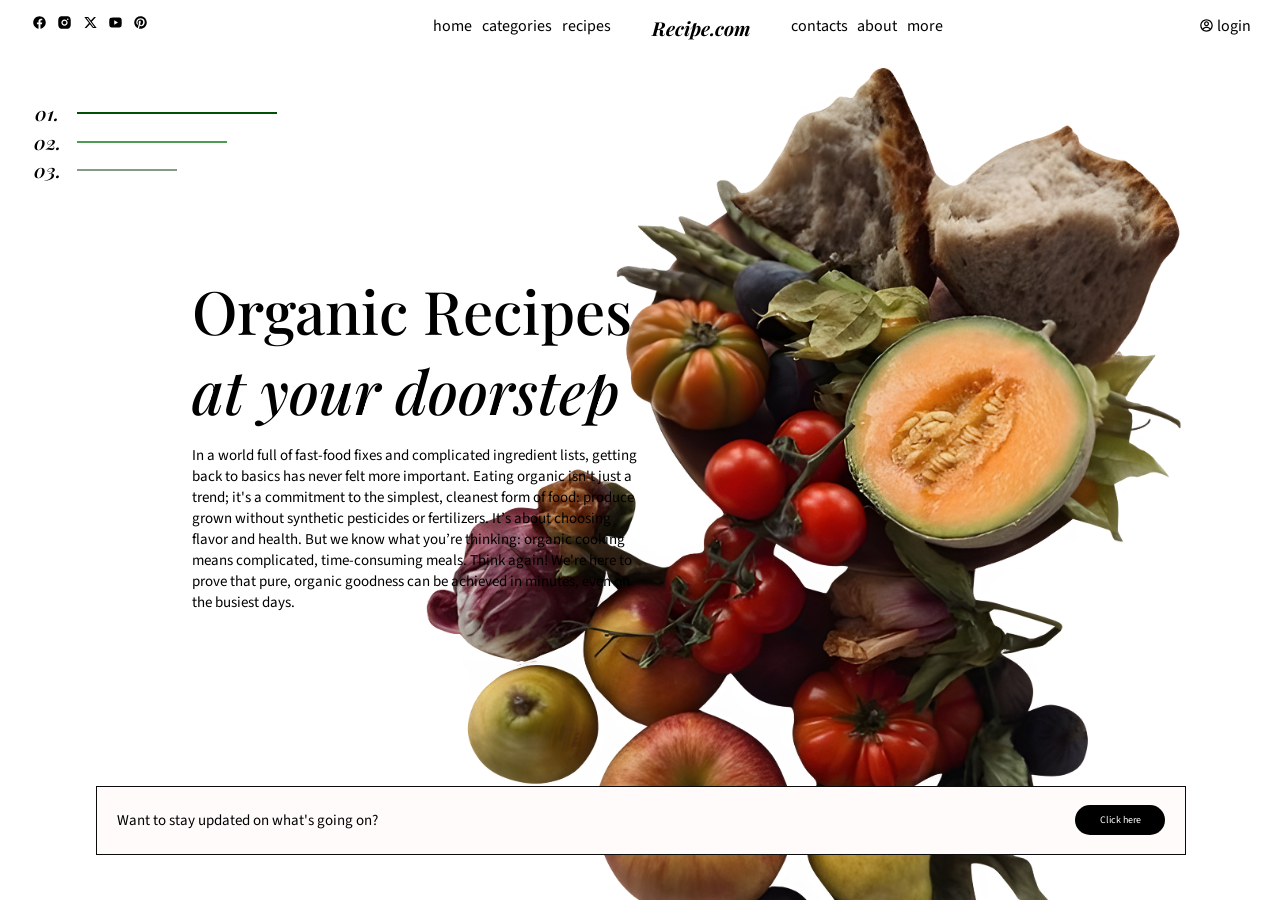
==== index.html @ 9ee254a9 "1" ====
<!DOCTYPE html>
<html lang="en">
<head>
    <meta charset="UTF-8">
    <meta name="viewport" content="width=device-width, initial-scale=1.0">
    <title>Document</title>
    <link rel="preconnect" href="https://fonts.googleapis.com">
    <link rel="preconnect" href="https://fonts.gstatic.com" crossorigin>
    <link href="https://fonts.googleapis.com/css2?family=Playfair+Display:ital,wght@0,400..900;1,400..900&family=Source+Sans+3:ital,wght@0,200..900;1,200..900&display=swap" rel="stylesheet">
    <link rel="stylesheet" href="style.css">
</head>
<body>
    <div class="blog-menu">
        <div class="blog-icons">
            <img src="./imgs/facebook.svg" alt="">
            <img src="./imgs/instagram.svg" alt="">
            <img src="./imgs/x.svg" alt="">
            <img src="./imgs/youtube.svg" alt="">
            <img src="./imgs/pinterest.svg" alt="">
        </div>
        <div class="blog-nav">
            <p class="itm">home</p>
            <p class="itm">categories</p>
            <p class="itm">recipes</p>
            <p class="itm2">Recipe.com</p>
            <p class="itm">contacts</p>
            <p class="itm">about</p>
            <p class="itm">more</p>
        </div>
        <div class="blog-login">
            <img src="./imgs/login.svg" alt="">
            <p>login</p>
        </div>
    </div>
    <div class="onetwothree">
        <div class="indionetwothree">
            <p>01.</p>
            <div class = "line123"></div>
        </div>
        <div class="indionetwothree">
            <p>02.</p>
            <div class = "line123" id="two"></div>
        </div>
        <div class="indionetwothree">
            <p>03.</p>
            <div class = "line123" id="three"></div>
        </div>
    </div>
    <div class="organic-recipes"></div>
    <div class="fruits">
        <img src="./imgs/fruits.png" alt="">
    </div>
    <div class="blog-txt">
        <div class="blog-hero">
            <p>Organic Recipes <br><span>at your doorstep</span></p>
        </div>
        <div class="blog-desc">
            <p>In a world full of fast-food fixes and complicated ingredient lists, getting back to basics has never felt more important. Eating organic isn't just a trend; it's a commitment to the simplest, cleanest form of food: produce grown without synthetic pesticides or fertilizers. It’s about choosing flavor and health. But we know what you’re thinking: organic cooking means complicated, time-consuming meals. Think again! We're here to prove that pure, organic goodness can be achieved in minutes, even on the busiest days.</p>
        </div>
    </div>
    <div class="blog-footer">
        <div class="blog-fleft">
            <p>Want to stay updated on what's going on?</p>
        </div>
        <div class="blog-fright">
            <p>Click here</p>
        </div>
    </div>
</body>
</html>
---- style.css ----
body {
    overflow: hidden;
}


.blog-menu {
    position: absolute;
    left: 50%;
    transform: translateX(-50%);
    top: 15px;
    display: grid;
    grid-template-columns: 10% 40% 4%;
    column-gap: 23%;
    width: 95vw;
}
.blog-icons {
    display: grid;
    grid-template-columns: auto auto auto auto auto;
    column-gap: 5px;
}
.blog-icons img {
    height: 15px;
}
.blog-nav {
    display: grid;
    grid-template-columns: auto auto auto 33% auto auto auto;
    column-gap: 2%;
}
p {
    margin: 0;
    text-align: center;
}
.itm {
    font-family: 'Source Sans 3', sans-serif;
}
.itm2 {
    font-family: 'Playfair Display', serif;
    font-style: italic;
    font-weight: 700;
    font-size: 1.2em;
}
.blog-login {
    display: grid;
    grid-template-columns: auto auto;
    column-gap: 2.5px;
    font-family: 'Source Sans 3'
}
.blog-login img {
    height: 15px;
    padding-top: 3px;
}
.onetwothree {
    position: absolute;
    left: 2.5vw;
    top: 100px;
    display: grid;
    grid-template-rows: auto auto auto;
    row-gap: 2.5px;
    font-family: 'Playfair Display', serif;
    font-weight: 600;
    font-style: italic;
}
.indionetwothree {
    display: grid;
    grid-template-columns: 30px auto;
    column-gap: 15px;
    font-size: 1.2em;
}
.line123 {
    display: flex;
    flex-direction: column;
    justify-content: center;
    align-items: baseline;
}
.line123::after {
    content: '';
    width:200px;
    height: 2px;
    background: #005105;
}
#two::after {
    width: 150px;
    background: #4E9C53;
}
#three::after {
    width: 100px;
    background: #849C85;
}
.fruits {
    position: absolute;
    right: 5vw;
    top: 5%;
}
.fruits img {
    max-height: 95vh;
}
.blog-txt {
    position: absolute;
    top: 30%;
    left: 15%;
    
}
.blog-hero {
    font-size: 60px;
    font-family: 'Playfair Display', serif;
    font-weight: 500;
}
.blog-txt p {
    text-align: left;
}
.blog-txt span {
    font-style: italic;
}
.blog-desc {
    margin-top: 15px;
    font-size: 15px;
    font-family: 'Source Sans 3', sans-serif;
    width: 35vw;
}
.blog-footer {
    position: absolute;
    bottom: 5vh;
    width: 85vw;
    left: 7.5vw;
    height: 7.5vh;
    background: #FFFBFB;
    border: #0b0b0b 1px solid;
    font-family: 'Source Sans 3', sans-serif;
}
.blog-fleft {
    position: absolute;
    top: 50%;
    transform: translateY(-50%);
    color: #000;
    font-size: 15px;
    left:20px;
    text-align: left;
}
.blog-fright {
    position: absolute;
    top: 50%;
    transform: translateY(-50%);
    width: 90px;
    height: 30px;
    border-radius: 500px;
    background: #000;
    color: #fff;
    font-size: 10px;
    display: flex;
    flex-direction: column;
    justify-content: center;
    align-items: center;
    right: 20px;
}
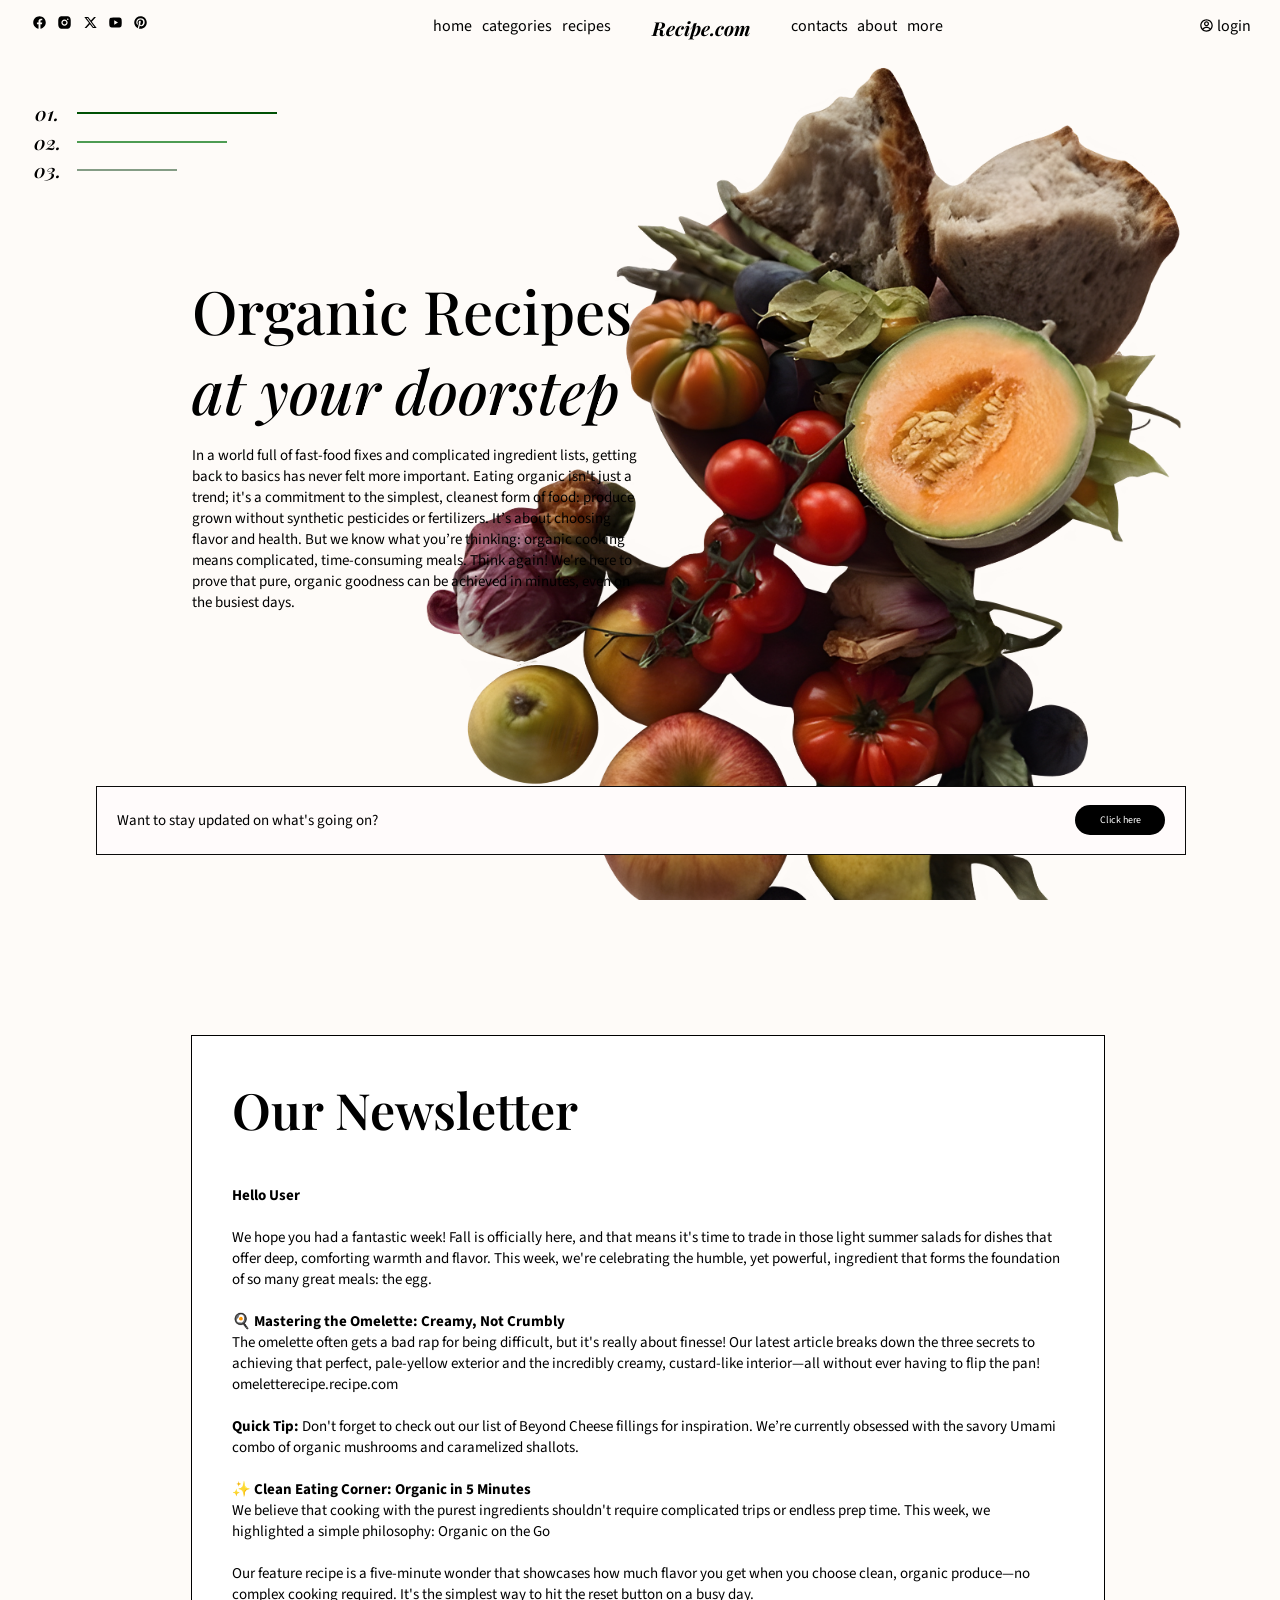
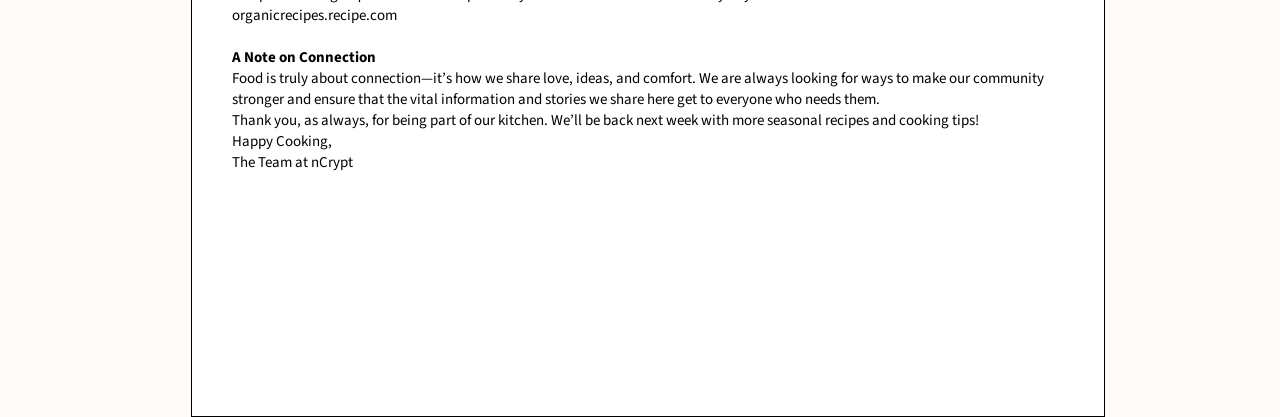
==== commit c1b04f9e: "vro" ====
--- a/index.html
+++ b/index.html
@@ -27,7 +27,7 @@
             <p class="itm">about</p>
             <p class="itm">more</p>
         </div>
-        <div class="blog-login">
+        <div class="blog-login" id = "loginbtn">
             <img src="./imgs/login.svg" alt="">
             <p>login</p>
         </div>
@@ -62,9 +62,76 @@
         <div class="blog-fleft">
             <p>Want to stay updated on what's going on?</p>
         </div>
-        <div class="blog-fright">
+        <div class="blog-fright" id = "clickbtn">
             <p>Click here</p>
         </div>
     </div>
+    <div class="newsletter">
+        <div class="newsletter-main">
+            <span>Our Newsletter</span><br><br><br>
+            <p>
+                <strong>Hello User</strong><br>
+                <br>
+                We hope you had a fantastic week! Fall is officially here, and that means it's time to trade in those light summer salads for dishes that offer deep, comforting warmth and flavor. This week, we're celebrating the humble, yet powerful, ingredient that forms the foundation of so many great meals: the egg.<br>
+                <br>
+                <strong>🍳 Mastering the Omelette: Creamy, Not Crumbly</strong><br>
+                The omelette often gets a bad rap for being difficult, but it's really about finesse! Our latest article breaks down the three secrets to achieving that perfect, pale-yellow exterior and the incredibly creamy, custard-like interior—all without ever having to flip the pan!<br>
+                omeletterecipe.recipe.com<br>
+                <br>
+                <strong>Quick Tip:</strong> Don't forget to check out our list of Beyond Cheese fillings for inspiration. We’re currently obsessed with the savory Umami combo of organic mushrooms and caramelized shallots.<br>
+                <br>
+                <strong>✨ Clean Eating Corner: Organic in 5 Minutes</strong><br>
+                We believe that cooking with the purest ingredients shouldn't require complicated trips or endless prep time. This week, we highlighted a simple philosophy: Organic on the Go <br>
+                <br>
+                Our feature recipe is a five-minute wonder that showcases how much flavor you get when you choose clean, organic produce—no complex cooking required. It's the simplest way to hit the reset button on a busy day. <br>
+                organicrecipes.recipe.com <br>
+                <br>
+                <strong>A Note on Connection</strong><br>
+                Food is truly about connection—it’s how we share love, ideas, and comfort. We are always looking for ways to make our community stronger and ensure that the vital information and stories we share here get to everyone who needs them. <br>
+                Thank you, as always, for being part of our kitchen. We’ll be back next week with more seasonal recipes and cooking tips! <br>
+                Happy Cooking, <br>
+                The Team at nCrypt
+            </p>
+        </div>
+    </div>
+    <script>
+        document.getElementById('clickbtn').addEventListener("click", () => {
+            document.getElementsByClassName("newsletter")[0].style.animation = "up 1s forwards"
+        })
+        document.getElementsByClassName('itm2')[0].addEventListener("click", () => {
+            document.getElementsByClassName("newsletter")[0].style.animation = "down 1s forwards"
+        })
+    </script>
+    <div class="blur">
+    </div>
+     <div class="blog-loginpage">
+            <form action="" id ="submit">
+                <input type="text" placeholder="Enter Email">
+                <input type="text" placeholder="Enter Password">
+                <input type="submit" value = "Join Our Newsletter">
+            </form>
+        </div>
+    <script>
+        const loginpage = document.getElementsByClassName("blog-loginpage")[0]
+        document.getElementsByClassName("blur")[0].style.display="none"
+        document.getElementById("loginbtn").addEventListener("click", () => {
+            document.getElementsByClassName("blur")[0].style.display="block";
+            loginpage.style.display="block";
+            document.getElementsByClassName("blur")[0].style.animation = "blurin 1s forwards";
+            loginpage.style.animation="blurin 1s forwards"
+        })
+        document.getElementsByClassName("blur")[0].addEventListener("click", () => {
+            document.getElementsByClassName("blur")[0].style.animation = "blurout 1s forwards";
+            loginpage.style.animation="blurout 1s forwards"
+            setTimeout(() => {
+                document.getElementsByClassName("blur")[0].style.display="none";
+                loginpage.style.display="none";
+            }, 1000);
+        })
+        document.getElementById("submit").addEventListener("submit", (e) => {
+            e.preventDefault();
+            window.location.href="/dashboard.html"
+        })
+    </script>
 </body>
 </html>
--- a/style.css
+++ b/style.css
@@ -1,5 +1,6 @@
 body {
     overflow: hidden;
+    background: #FEFBF8
 }
 
 
@@ -12,6 +13,7 @@
     grid-template-columns: 10% 40% 4%;
     column-gap: 23%;
     width: 95vw;
+    z-index: 5;
 }
 .blog-icons {
     display: grid;
@@ -32,9 +34,11 @@
 }
 .itm {
     font-family: 'Source Sans 3', sans-serif;
+    cursor: pointer;
 }
 .itm2 {
     font-family: 'Playfair Display', serif;
+    cursor: pointer;
     font-style: italic;
     font-weight: 700;
     font-size: 1.2em;
@@ -43,7 +47,8 @@
     display: grid;
     grid-template-columns: auto auto;
     column-gap: 2.5px;
-    font-family: 'Source Sans 3'
+    font-family: 'Source Sans 3';
+    cursor: pointer;
 }
 .blog-login img {
     height: 15px;
@@ -151,4 +156,125 @@
     justify-content: center;
     align-items: center;
     right: 20px;
-}+    cursor: pointer;
+}
+.newsletter {
+    position: absolute;
+    z-index: 4;
+    background: #FEFBF8;
+    top: 100vh;
+    width: 100vw;
+    height: 100vh;
+}
+.newsletter-main {
+    position: absolute;
+    top: 15%;
+    left: 50%;
+    transform: translateX(-50%);
+    width: 65vw;
+    border: #000 1px solid;
+    background: #fff;
+    padding: 40px;
+    font-family: 'Source Sans 3', sans-serif;
+    font-size: 15px;
+    height: 100vh;
+}
+.newsletter-main span {
+    font-weight: 600;
+    font-family: 'Playfair Display', serif;
+    font-size: 50px;
+}
+.newsletter-main p {
+    text-align: left;
+}
+@keyframes up {
+    0% {
+        top: 100vh;
+    }
+    99.9% {
+        top: 0vh;
+    }
+    100% {
+        top: 0vh;
+    }
+}
+@keyframes down {
+    0% {
+        top: 0vh;
+    }
+    99.9% {
+        top: 100vh;
+    }
+    100% {
+        top: 100vh;
+    }
+}
+.blur {
+    position: absolute;
+    left: 0;
+    top: 0;
+    width: 100vw;
+    height: 100vw;
+    background: rgba(255,255,255, 0.4);
+    backdrop-filter: blur(10px);
+    opacity: 0;
+    z-index: 7;
+}
+@keyframes blurin {
+    0% {
+        opacity: 0;
+    }
+    99.9% {
+        opacity: 1;
+    }
+    100% {
+        opacity: 1;
+    }
+}
+@keyframes blurout {
+    0% {
+        opacity: 1;
+    }
+    99.9% {
+        opacity: 0;
+    }
+    100% {
+        opacity: 0;
+    }
+}
+.blog-loginpage {
+    position: absolute;
+    left: 50%;
+    top: 50vh;
+    transform: translate(-50%, -50%);
+    font-family: 'Source Sans 3', sans-serif;
+    width: min-content;
+    z-index: 8;
+    display: none;
+    opacity: 0;
+}
+.blog-loginpage input[type="text"] {
+    border: none;
+    background: rgba(0,0,0,0.8);
+    width: 30vw;
+    height: 7vh;
+    margin-bottom: 10px;
+    padding-left: 15px;
+    color: #fff;
+}
+input:focus {
+    outline: none;
+}
+.blog-loginpage input[type="submit"] {
+    margin-top: 5px;
+    width: 100%;
+    height: 7.5vh;
+    display: flex;
+    flex-direction: column;
+    justify-content: center;
+    align-items: center;
+    color: #000;
+    background: rgba(255, 255, 255, 0.1);
+    backdrop-filter: blur(2px);
+    cursor: pointer;
+}
